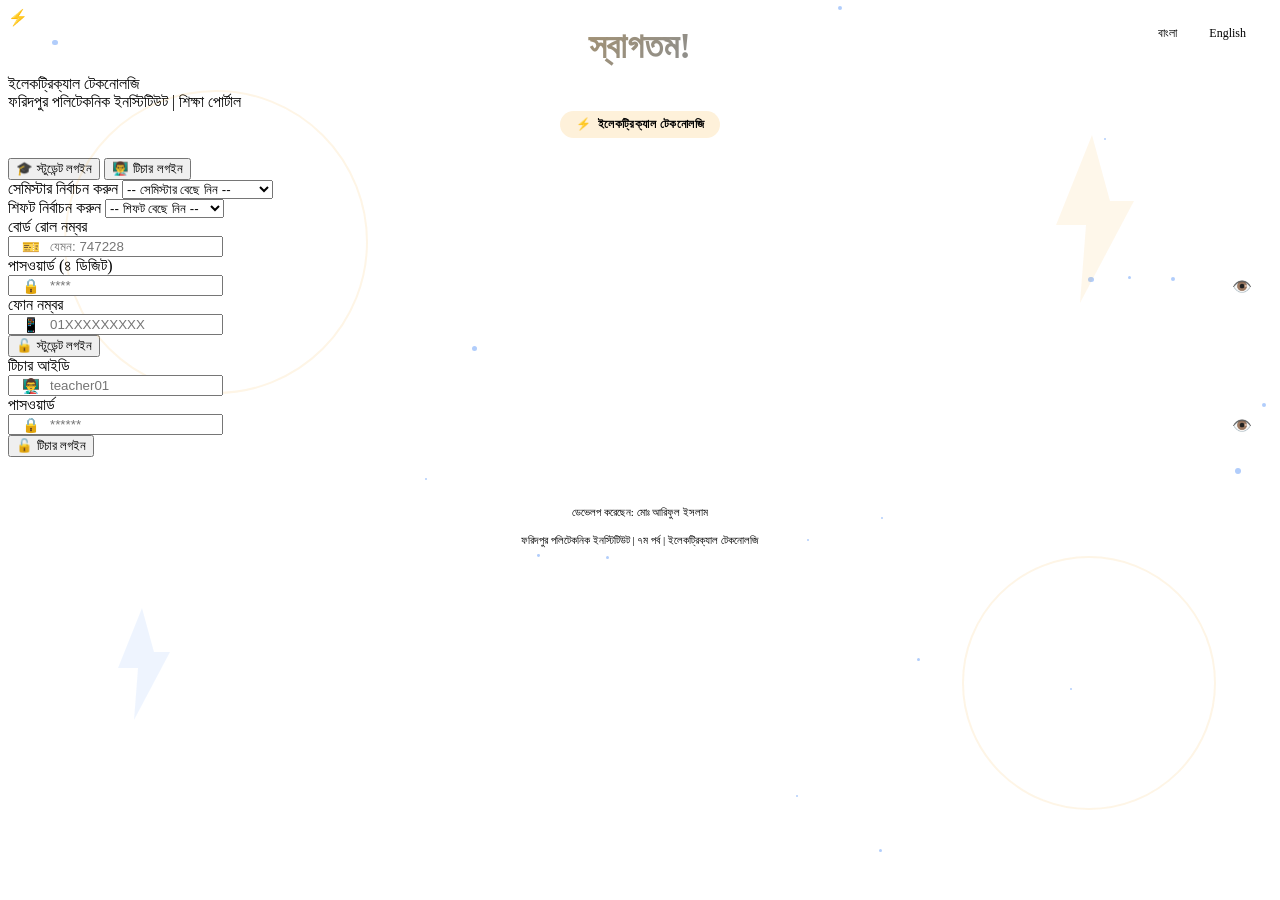
==== index.html @ 25eb2a7b "Add files via upload" ====
<!DOCTYPE html>
<html lang="bn" data-theme="dark">
<head>
    <meta charset="UTF-8">
    <meta name="viewport" content="width=device-width, initial-scale=1.0">
    <meta name="description" content="ফরিদপুর পলিটেকনিক ইনস্টিটিউট - ইলেকট্রিক্যাল টেকনোলজি বিভাগ - শিক্ষা পোর্টাল">
    <title>⚡ Electrical Technology - Education Portal</title>
    <link rel="stylesheet" href="css/style.css">
    <style>
        .login-particles{position:absolute;inset:0;overflow:hidden}
        .particle{position:absolute;width:4px;height:4px;background:var(--accent);border-radius:50%;animation:float 6s ease-in-out infinite;opacity:0.4}
        .bolt-svg{position:absolute;opacity:0.08;animation:pulse 4s ease infinite}
        .electric-arc{position:absolute;width:200px;height:200px;border:2px solid rgba(245,158,11,0.1);border-radius:50%;animation:rotate 20s linear infinite}
        .welcome-text{font-size:2.2rem;font-weight:900;text-align:center;margin-bottom:8px;background:linear-gradient(135deg,#f59e0b,#3b82f6,#10b981);background-size:200% 200%;-webkit-background-clip:text;-webkit-text-fill-color:transparent;animation:electricFlow 4s ease infinite}
        .welcome-sub{text-align:center;color:var(--text2);margin-bottom:28px;font-size:0.9rem;line-height:1.6}
        .dept-badge{display:inline-flex;align-items:center;gap:6px;background:rgba(245,158,11,0.15);color:var(--accent);padding:6px 16px;border-radius:20px;font-size:0.75rem;font-weight:700;margin:0 auto 20px;letter-spacing:0.5px}
        .input-icon{position:absolute;left:14px;top:50%;transform:translateY(-50%);color:var(--text2);font-size:0.9rem;pointer-events:none}
        .form-input.with-icon{padding-left:40px}
        .password-toggle{position:absolute;right:14px;top:50%;transform:translateY(-50%);background:none;border:none;color:var(--text2);cursor:pointer;font-size:1rem}
        .login-footer{text-align:center;margin-top:20px;padding-top:16px;border-top:1px solid var(--border)}
        .login-footer p{font-size:0.7rem;color:var(--text2);line-height:1.5}
        .login-footer a{color:var(--accent);text-decoration:none}
        .shake{animation:shake 0.5s ease}
        @keyframes shake{0%,100%{transform:translateX(0)}25%{transform:translateX(-10px)}75%{transform:translateX(10px)}}
        .lang-switch{position:absolute;top:20px;right:20px;z-index:50;display:flex;gap:4px}
        .lang-btn{padding:6px 14px;border:1px solid var(--border);border-radius:8px;background:var(--glass);color:var(--text2);font-size:0.75rem;cursor:pointer;transition:all 0.3s;font-family:inherit}
        .lang-btn.active{background:var(--accent);color:#000;border-color:var(--accent)}
    </style>
</head>
<body>
    <div class="login-page" id="loginPage">
        <!-- Language Switch -->
        <div class="lang-switch">
            <button class="lang-btn active" onclick="setLang('bn')">বাংলা</button>
            <button class="lang-btn" onclick="setLang('en')">English</button>
        </div>

        <!-- Background Effects -->
        <div class="login-bg-effect">
            <div class="login-particles" id="particles"></div>
            <div class="electric-arc" style="top:10%;left:5%;width:300px;height:300px"></div>
            <div class="electric-arc" style="bottom:10%;right:5%;width:250px;height:250px;animation-direction:reverse"></div>
            <div class="electric-line" style="top:20%;left:0;width:100%;animation-delay:0s"></div>
            <div class="electric-line" style="top:50%;left:0;width:100%;animation-delay:1s"></div>
            <div class="electric-line" style="top:80%;left:0;width:100%;animation-delay:2s"></div>
            <svg class="bolt-svg" style="top:15%;right:10%;width:120px" viewBox="0 0 100 140">
                <polygon points="50,0 65,55 85,55 40,140 45,75 20,75" fill="#f59e0b"/>
            </svg>
            <svg class="bolt-svg" style="bottom:20%;left:8%;width:80px" viewBox="0 0 100 140">
                <polygon points="50,0 65,55 85,55 40,140 45,75 20,75" fill="#3b82f6"/>
            </svg>
        </div>

        <!-- Login Container -->
        <div class="login-container">
            <div class="login-card" id="loginCard">
                <!-- Logo -->
                <div class="login-logo">⚡</div>
                
                <!-- Title -->
                <div class="welcome-text" data-bn="স্বাগতম!" data-en="Welcome!">স্বাগতম!</div>
                <div class="login-title" data-bn="ইলেকট্রিক্যাল টেকনোলজি" data-en="Electrical Technology">ইলেকট্রিক্যাল টেকনোলজি</div>
                <div class="login-subtitle" data-bn="ফরিদপুর পলিটেকনিক ইনস্টিটিউট | শিক্ষা পোর্টাল" data-en="Faridpur Polytechnic Institute | Education Portal">ফরিদপুর পলিটেকনিক ইনস্টিটিউট | শিক্ষা পোর্টাল</div>
                
                <div style="display:flex;justify-content:center">
                    <span class="dept-badge">⚡ <span data-bn="ইলেকট্রিক্যাল টেকনোলজি" data-en="Electrical Technology">ইলেকট্রিক্যাল টেকনোলজি</span></span>
                </div>

                <!-- Login Type Toggle -->
                <div class="login-type-toggle">
                    <button class="login-type-btn active" onclick="switchLoginType('student')" data-bn="🎓 স্টুডেন্ট লগইন" data-en="🎓 Student Login">🎓 স্টুডেন্ট লগইন</button>
                    <button class="login-type-btn" onclick="switchLoginType('teacher')" data-bn="👨‍🏫 টিচার লগইন" data-en="👨‍🏫 Teacher Login">👨‍🏫 টিচার লগইন</button>
                </div>

                <!-- Student Login Form -->
                <form id="studentForm" onsubmit="handleStudentLogin(event)">
                    <div class="form-group">
                        <label class="form-label" data-bn="সেমিস্টার নির্বাচন করুন" data-en="Select Semester">সেমিস্টার নির্বাচন করুন</label>
                        <select class="form-select" id="semester" required>
                            <option value="" data-bn="-- সেমিস্টার বেছে নিন --" data-en="-- Choose Semester --">-- সেমিস্টার বেছে নিন --</option>
                            <option value="1">সেমিস্টার ১ (Semester 1)</option>
                            <option value="2">সেমিস্টার ২ (Semester 2)</option>
                            <option value="3">সেমিস্টার ৩ (Semester 3)</option>
                            <option value="4">সেমিস্টার ৪ (Semester 4)</option>
                            <option value="5">সেমিস্টার ৫ (Semester 5)</option>
                            <option value="6">সেমিস্টার ৬ (Semester 6)</option>
                            <option value="7">সেমিস্টার ৭ (Semester 7)</option>
                        </select>
                    </div>
                    <div class="form-group">
                        <label class="form-label" data-bn="শিফট নির্বাচন করুন" data-en="Select Shift">শিফট নির্বাচন করুন</label>
                        <select class="form-select" id="shift" required>
                            <option value="" data-bn="-- শিফট বেছে নিন --" data-en="-- Choose Shift --">-- শিফট বেছে নিন --</option>
                            <option value="1">শিফট ১ (1st Shift)</option>
                            <option value="2">শিফট ২ (2nd Shift)</option>
                        </select>
                    </div>
                    <div class="form-group">
                        <label class="form-label" data-bn="বোর্ড রোল নম্বর" data-en="Board Roll Number">বোর্ড রোল নম্বর</label>
                        <div style="position:relative">
                            <span class="input-icon">🎫</span>
                            <input type="text" class="form-input with-icon" id="studentRoll" placeholder="যেমন: 747228" maxlength="6" required>
                        </div>
                    </div>
                    <div class="form-group">
                        <label class="form-label" data-bn="পাসওয়ার্ড (৪ ডিজিট)" data-en="Password (4 Digits)">পাসওয়ার্ড (৪ ডিজিট)</label>
                        <div style="position:relative">
                            <span class="input-icon">🔒</span>
                            <input type="password" class="form-input with-icon" id="studentPass" placeholder="****" maxlength="4" required>
                            <button type="button" class="password-toggle" onclick="togglePass('studentPass')">👁️</button>
                        </div>
                    </div>
                    <div class="form-group">
                        <label class="form-label" data-bn="ফোন নম্বর" data-en="Phone Number">ফোন নম্বর</label>
                        <div style="position:relative">
                            <span class="input-icon">📱</span>
                            <input type="tel" class="form-input with-icon" id="studentPhone" placeholder="01XXXXXXXXX" maxlength="11">
                        </div>
                    </div>
                    <button type="submit" class="btn-login" data-bn="🔓 স্টুডেন্ট লগইন" data-en="🔓 Student Login">🔓 স্টুডেন্ট লগইন</button>
                </form>

                <!-- Teacher Login Form -->
                <form id="teacherForm" class="hidden" onsubmit="handleTeacherLogin(event)">
                    <div class="form-group">
                        <label class="form-label" data-bn="টিচার আইডি" data-en="Teacher ID">টিচার আইডি</label>
                        <div style="position:relative">
                            <span class="input-icon">👨‍🏫</span>
                            <input type="text" class="form-input with-icon" id="teacherId" placeholder="teacher01" required>
                        </div>
                    </div>
                    <div class="form-group">
                        <label class="form-label" data-bn="পাসওয়ার্ড" data-en="Password">পাসওয়ার্ড</label>
                        <div style="position:relative">
                            <span class="input-icon">🔒</span>
                            <input type="password" class="form-input with-icon" id="teacherPass" placeholder="******" required>
                            <button type="button" class="password-toggle" onclick="togglePass('teacherPass')">👁️</button>
                        </div>
                    </div>
                    <button type="submit" class="btn-login" data-bn="🔓 টিচার লগইন" data-en="🔓 Teacher Login">🔓 টিচার লগইন</button>
                </form>

                <div id="loginError" style="display:none;text-align:center;color:#ef4444;margin-top:12px;font-size:0.8rem"></div>

                <!-- Footer -->
                <div class="login-footer">
                    <p data-bn="ডেভেলপ করেছেন: মোঃ আরিফুল ইসলাম" data-en="Developed by: Md. Ariful Islam">ডেভেলপ করেছেন: <a href="#">মোঃ আরিফুল ইসলাম</a></p>
                    <p data-bn="ফরিদপুর পলিটেকনিক ইনস্টিটিউট | ৭ম পর্ব | ইলেকট্রিক্যাল টেকনোলজি" data-en="Faridpur Polytechnic Institute | 7th Semester | Electrical Technology">ফরিদপুর পলিটেকনিক ইনস্টিটিউট | ৭ম পর্ব | ইলেকট্রিক্যাল টেকনোলজি</p>
                </div>
            </div>
        </div>
    </div>

    <script src="js/data.js"></script>
    <script>
        let currentLang = 'bn';

        // Create particles
        (function(){
            const c = document.getElementById('particles');
            for(let i=0;i<40;i++){
                const p = document.createElement('div');
                p.className='particle';
                p.style.left=Math.random()*100+'%';
                p.style.top=Math.random()*100+'%';
                p.style.animationDelay=Math.random()*6+'s';
                p.style.animationDuration=(4+Math.random()*4)+'s';
                p.style.width=p.style.height=(2+Math.random()*4)+'px';
                if(Math.random()>0.5) p.style.background='#3b82f6';
                c.appendChild(p);
            }
        })();

        function setLang(lang) {
            currentLang = lang;
            document.querySelectorAll('.lang-btn').forEach(b => b.classList.remove('active'));
            event.target.classList.add('active');
            document.querySelectorAll('[data-'+lang+']').forEach(el => {
                el.textContent = el.getAttribute('data-'+lang);
            });
            localStorage.setItem('lang', lang);
        }

        function switchLoginType(type) {
            document.querySelectorAll('.login-type-btn').forEach((b,i) => {
                b.classList.toggle('active', (type==='student'&&i===0)||(type==='teacher'&&i===1));
            });
            document.getElementById('studentForm').classList.toggle('hidden', type!=='student');
            document.getElementById('teacherForm').classList.toggle('hidden', type!=='teacher');
            document.getElementById('loginError').style.display='none';
        }

        function togglePass(id) {
            const inp = document.getElementById(id);
            inp.type = inp.type==='password'?'text':'password';
        }

        function handleStudentLogin(e) {
            e.preventDefault();
            const roll = document.getElementById('studentRoll').value.trim();
            const pass = document.getElementById('studentPass').value.trim();
            const sem = document.getElementById('semester').value;
            const shift = document.getElementById('shift').value;
            const phone = document.getElementById('studentPhone').value.trim();

            if(pass.length!==4||isNaN(pass)){
                showError('পাসওয়ার্ড অবশ্যই ৪ ডিজিটের হতে হবে!'); return;
            }

            const student = STUDENTS.find(s => s.roll == roll);
            if(!student){
                showError('বোর্ড রোল নম্বর সঠিক নয়!'); return;
            }

            // Save session
            const session = {type:'student', roll:student.roll, name:student.name, nameBn:student.nameBn,
                semester:sem, shift:shift, phone:phone||student.phone, gender:student.gender, studentData:student};
            localStorage.setItem('session', JSON.stringify(session));
            localStorage.setItem('lang', currentLang);

            // Store phone for teacher view
            let phones = JSON.parse(localStorage.getItem('studentPhones')||'{}');
            phones[student.roll] = phone||student.phone;
            localStorage.setItem('studentPhones', JSON.stringify(phones));

            window.location.href = 'dashboard.html';
        }

        function handleTeacherLogin(e) {
            e.preventDefault();
            const id = document.getElementById('teacherId').value.trim();
            const pass = document.getElementById('teacherPass').value.trim();

            if(!TEACHER_CREDENTIALS[id] || TEACHER_CREDENTIALS[id].password !== pass){
                showError('টিচার আইডি বা পাসওয়ার্ড সঠিক নয়!'); return;
            }

            const teacher = TEACHERS[TEACHER_CREDENTIALS[id].teacherId - 1];
            const session = {type:'teacher', teacherId:teacher.id, name:teacher.name, nameBn:teacher.nameBn};
            localStorage.setItem('session', JSON.stringify(session));
            localStorage.setItem('lang', currentLang);
            window.location.href = 'dashboard.html';
        }

        function showError(msg) {
            const el = document.getElementById('loginError');
            el.textContent = msg; el.style.display = 'block';
            document.getElementById('loginCard').classList.add('shake');
            setTimeout(()=>document.getElementById('loginCard').classList.remove('shake'),500);
        }

        // Check existing session
        if(localStorage.getItem('session')){
            window.location.href = 'dashboard.html';
        }

        // Load saved language
        const savedLang = localStorage.getItem('lang');
        if(savedLang && savedLang !== currentLang) {
            currentLang = savedLang;
            document.querySelectorAll('.lang-btn').forEach(b => {
                b.classList.toggle('active', b.textContent.includes(savedLang==='bn'?'বাংলা':'English'));
            });
            document.querySelectorAll('[data-'+savedLang+']').forEach(el => {
                el.textContent = el.getAttribute('data-'+savedLang);
            });
        }
    </script>
</body>
</html>
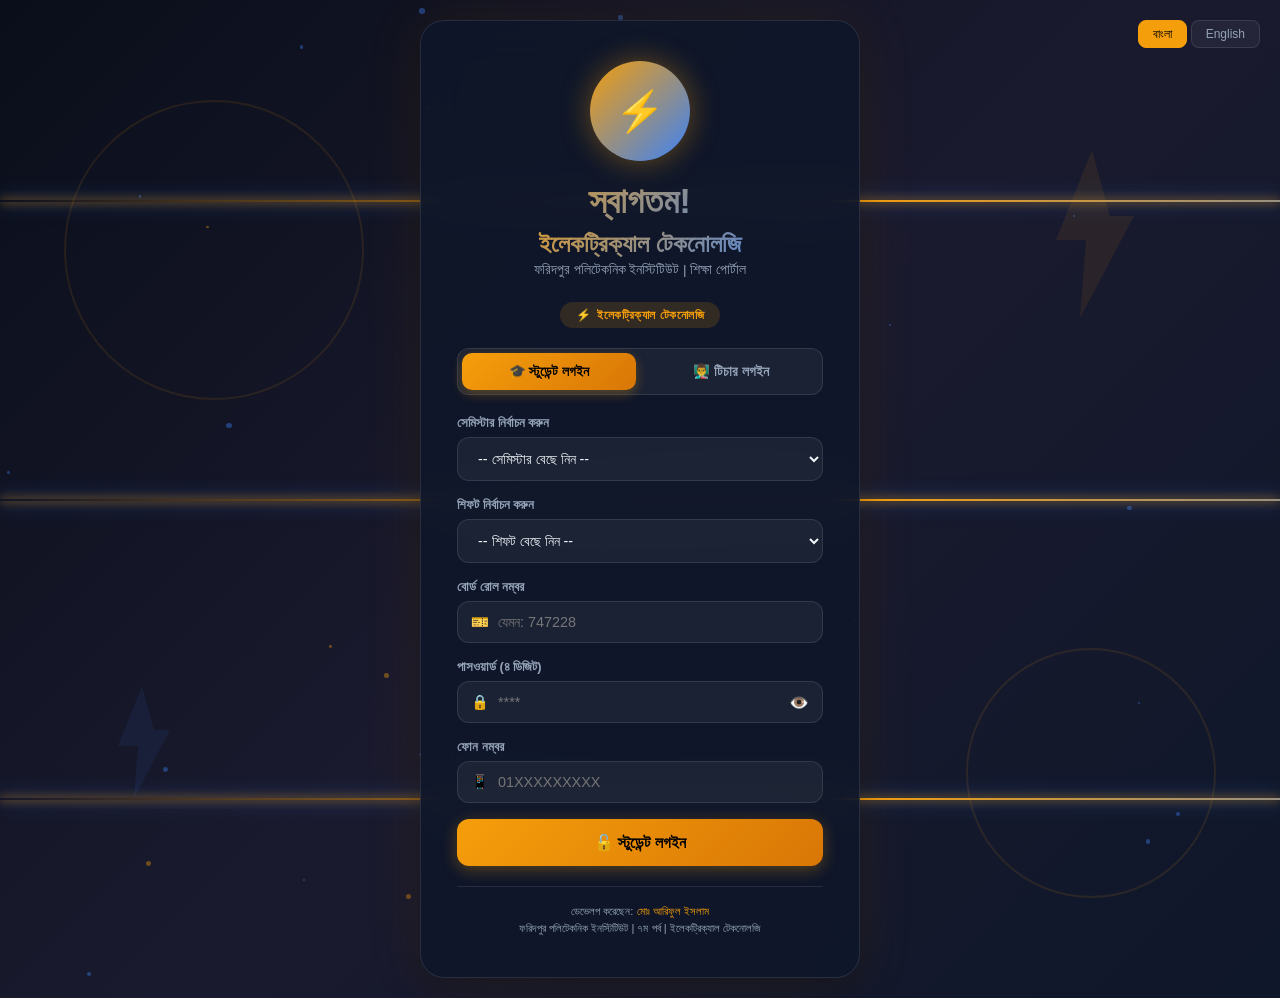
==== commit 82617c37: "Update index.html" ====
--- a/index.html
+++ b/index.html
@@ -5,7 +5,7 @@
     <meta name="viewport" content="width=device-width, initial-scale=1.0">
     <meta name="description" content="ফরিদপুর পলিটেকনিক ইনস্টিটিউট - ইলেকট্রিক্যাল টেকনোলজি বিভাগ - শিক্ষা পোর্টাল">
     <title>⚡ Electrical Technology - Education Portal</title>
-    <link rel="stylesheet" href="css/style.css">
+    <link rel="stylesheet" href="style.css">
     <style>
         .login-particles{position:absolute;inset:0;overflow:hidden}
         .particle{position:absolute;width:4px;height:4px;background:var(--accent);border-radius:50%;animation:float 6s ease-in-out infinite;opacity:0.4}
@@ -151,7 +151,7 @@
         </div>
     </div>
 
-    <script src="js/data.js"></script>
+    <script src="data.js"></script>
     <script>
         let currentLang = 'bn';
 
--- a/style.css
+++ b/style.css
@@ -0,0 +1,377 @@
+@import url('https://fonts.googleapis.com/css2?family=Inter:wght@300;400;500;600;700;800;900&family=Noto+Sans+Bengali:wght@300;400;500;600;700;800&display=swap');
+
+:root {
+  --primary: #0f172a; --primary-light: #1e293b; --accent: #f59e0b;
+  --accent2: #3b82f6; --accent3: #10b981; --danger: #ef4444;
+  --bg: #0a0e1a; --bg2: #111827; --card: rgba(30,41,59,0.8);
+  --glass: rgba(255,255,255,0.05); --text: #f1f5f9; --text2: #94a3b8;
+  --border: rgba(255,255,255,0.1); --shadow: 0 8px 32px rgba(0,0,0,0.3);
+  --radius: 16px; --transition: all 0.3s cubic-bezier(0.4,0,0.2,1);
+  --glow: 0 0 20px rgba(245,158,11,0.3);
+}
+[data-theme="light"] {
+  --bg: #f0f4f8; --bg2: #ffffff; --card: rgba(255,255,255,0.9);
+  --glass: rgba(0,0,0,0.03); --text: #1e293b; --text2: #64748b;
+  --border: rgba(0,0,0,0.1); --shadow: 0 4px 16px rgba(0,0,0,0.08);
+  --primary: #1e3a5f; --primary-light: #2d4a6f;
+}
+* { margin:0; padding:0; box-sizing:border-box; }
+html { scroll-behavior:smooth; }
+body {
+  font-family:'Inter','Noto Sans Bengali',sans-serif;
+  background:var(--bg); color:var(--text);
+  min-height:100vh; overflow-x:hidden;
+  background-image: radial-gradient(ellipse at 20% 50%, rgba(59,130,246,0.08) 0%, transparent 50%),
+                    radial-gradient(ellipse at 80% 20%, rgba(245,158,11,0.06) 0%, transparent 50%);
+}
+/* Scrollbar */
+::-webkit-scrollbar { width:6px; }
+::-webkit-scrollbar-track { background:var(--bg); }
+::-webkit-scrollbar-thumb { background:var(--accent); border-radius:3px; }
+
+/* Animations */
+@keyframes fadeIn { from{opacity:0;transform:translateY(20px)} to{opacity:1;transform:translateY(0)} }
+@keyframes slideInLeft { from{opacity:0;transform:translateX(-30px)} to{opacity:1;transform:translateX(0)} }
+@keyframes slideInRight { from{opacity:0;transform:translateX(30px)} to{opacity:1;transform:translateX(0)} }
+@keyframes pulse { 0%,100%{transform:scale(1)} 50%{transform:scale(1.05)} }
+@keyframes glow { 0%,100%{box-shadow:0 0 5px var(--accent)} 50%{box-shadow:0 0 20px var(--accent),0 0 40px rgba(245,158,11,0.3)} }
+@keyframes float { 0%,100%{transform:translateY(0)} 50%{transform:translateY(-10px)} }
+@keyframes spark { 0%{opacity:0;transform:scale(0)} 50%{opacity:1;transform:scale(1)} 100%{opacity:0;transform:scale(0)} }
+@keyframes electricFlow { 0%{background-position:0% 50%} 50%{background-position:100% 50%} 100%{background-position:0% 50%} }
+@keyframes rotate { from{transform:rotate(0deg)} to{transform:rotate(360deg)} }
+@keyframes ripple { to{transform:scale(4);opacity:0} }
+.animate-in { animation: fadeIn 0.6s ease forwards; }
+.animate-left { animation: slideInLeft 0.5s ease forwards; }
+.animate-right { animation: slideInRight 0.5s ease forwards; }
+
+/* Login Page */
+.login-page {
+  min-height:100vh; display:flex; align-items:center; justify-content:center;
+  background: linear-gradient(135deg, #0a0e1a 0%, #1a1a2e 50%, #0f172a 100%);
+  position:relative; overflow:hidden;
+}
+.login-bg-effect {
+  position:absolute; inset:0; overflow:hidden; z-index:0;
+}
+.electric-line {
+  position:absolute; height:2px; background:linear-gradient(90deg,transparent,var(--accent),var(--accent2),transparent);
+  animation: electricFlow 3s ease infinite; background-size:200% 200%;
+  box-shadow:0 0 10px var(--accent), 0 0 20px var(--accent2);
+}
+.login-container {
+  position:relative; z-index:10; width:100%; max-width:480px; padding:20px;
+  animation: fadeIn 1s ease;
+}
+.login-card {
+  background: rgba(15,23,42,0.85); backdrop-filter:blur(20px);
+  border:1px solid var(--border); border-radius:24px;
+  padding:40px 36px; box-shadow: var(--shadow), 0 0 60px rgba(245,158,11,0.1);
+}
+.login-logo {
+  width:100px; height:100px; margin:0 auto 20px;
+  background:linear-gradient(135deg,var(--accent),var(--accent2));
+  border-radius:50%; display:flex; align-items:center; justify-content:center;
+  font-size:40px; animation: float 3s ease-in-out infinite;
+  box-shadow: 0 0 30px rgba(245,158,11,0.4);
+}
+.login-title { text-align:center; font-size:1.5rem; font-weight:800; margin-bottom:4px;
+  background:linear-gradient(135deg,var(--accent),var(--accent2));
+  -webkit-background-clip:text; -webkit-text-fill-color:transparent; }
+.login-subtitle { text-align:center; color:var(--text2); font-size:0.85rem; margin-bottom:24px; }
+.form-group { margin-bottom:16px; position:relative; }
+.form-label { display:block; font-size:0.8rem; font-weight:600; color:var(--text2); margin-bottom:6px; }
+.form-input, .form-select {
+  width:100%; padding:12px 16px; background:var(--glass); border:1px solid var(--border);
+  border-radius:12px; color:var(--text); font-size:0.9rem; font-family:inherit;
+  transition:var(--transition); outline:none;
+}
+.form-input:focus, .form-select:focus {
+  border-color:var(--accent); box-shadow:0 0 0 3px rgba(245,158,11,0.2);
+}
+.form-select option { background:var(--primary); color:var(--text); }
+.login-type-toggle {
+  display:flex; gap:8px; margin-bottom:20px; background:var(--glass);
+  border-radius:12px; padding:4px; border:1px solid var(--border);
+}
+.login-type-btn {
+  flex:1; padding:10px; border:none; border-radius:10px; font-family:inherit;
+  font-weight:600; font-size:0.85rem; cursor:pointer; transition:var(--transition);
+  background:transparent; color:var(--text2);
+}
+.login-type-btn.active {
+  background:linear-gradient(135deg,var(--accent),#d97706); color:#000;
+  box-shadow:0 4px 12px rgba(245,158,11,0.3);
+}
+.btn-login {
+  width:100%; padding:14px; border:none; border-radius:12px; font-family:inherit;
+  font-size:1rem; font-weight:700; cursor:pointer; transition:var(--transition);
+  background:linear-gradient(135deg,var(--accent),#d97706); color:#000;
+  box-shadow:0 4px 16px rgba(245,158,11,0.3); position:relative; overflow:hidden;
+}
+.btn-login:hover { transform:translateY(-2px); box-shadow:0 6px 24px rgba(245,158,11,0.4); }
+.btn-login:active { transform:scale(0.98); }
+
+/* Dashboard Layout */
+.app-wrapper { display:flex; min-height:100vh; }
+.sidebar {
+  width:260px; background:var(--card); backdrop-filter:blur(20px);
+  border-right:1px solid var(--border); padding:20px 0; position:fixed;
+  top:0; left:0; bottom:0; z-index:100; transition:var(--transition);
+  display:flex; flex-direction:column; overflow-y:auto;
+}
+.sidebar.collapsed { width:70px; }
+.sidebar-brand { padding:0 20px 20px; border-bottom:1px solid var(--border); text-align:center; }
+.sidebar-brand h2 { font-size:1rem; font-weight:800;
+  background:linear-gradient(135deg,var(--accent),var(--accent2));
+  -webkit-background-clip:text; -webkit-text-fill-color:transparent; }
+.sidebar-brand p { font-size:0.7rem; color:var(--text2); }
+.sidebar-nav { flex:1; padding:12px 0; }
+.nav-item {
+  display:flex; align-items:center; gap:12px; padding:12px 20px;
+  color:var(--text2); cursor:pointer; transition:var(--transition);
+  border-left:3px solid transparent; font-size:0.85rem; font-weight:500;
+  position:relative; overflow:hidden;
+}
+.nav-item:hover { background:var(--glass); color:var(--text); border-left-color:var(--accent); }
+.nav-item.active { background:rgba(245,158,11,0.1); color:var(--accent); border-left-color:var(--accent); font-weight:600; }
+.nav-item .nav-icon { font-size:1.2rem; min-width:24px; text-align:center; }
+.nav-badge { margin-left:auto; background:var(--danger); color:#fff; font-size:0.65rem;
+  padding:2px 7px; border-radius:10px; font-weight:700; }
+
+.main-content { flex:1; margin-left:260px; padding:24px; min-height:100vh; transition:var(--transition); }
+
+/* Top Bar */
+.topbar {
+  display:flex; align-items:center; justify-content:space-between;
+  padding:16px 24px; background:var(--card); backdrop-filter:blur(20px);
+  border-radius:var(--radius); border:1px solid var(--border);
+  margin-bottom:24px; animation:fadeIn 0.5s ease;
+}
+.topbar-left { display:flex; align-items:center; gap:16px; }
+.topbar-right { display:flex; align-items:center; gap:12px; }
+.topbar-btn {
+  width:40px; height:40px; border-radius:12px; border:1px solid var(--border);
+  background:var(--glass); color:var(--text); cursor:pointer; display:flex;
+  align-items:center; justify-content:center; font-size:1.1rem; transition:var(--transition);
+}
+.topbar-btn:hover { background:var(--accent); color:#000; transform:scale(1.05); }
+.page-title { font-size:1.3rem; font-weight:700; }
+
+/* Cards */
+.card {
+  background:var(--card); backdrop-filter:blur(20px); border:1px solid var(--border);
+  border-radius:var(--radius); padding:24px; transition:var(--transition);
+  animation: fadeIn 0.5s ease forwards;
+}
+.card:hover { border-color:rgba(245,158,11,0.3); transform:translateY(-2px); box-shadow:var(--glow); }
+.card-header { display:flex; align-items:center; justify-content:space-between; margin-bottom:16px; }
+.card-title { font-size:1rem; font-weight:700; }
+.card-icon { font-size:1.5rem; }
+
+/* Grid Layouts */
+.grid-2 { display:grid; grid-template-columns:repeat(2,1fr); gap:16px; }
+.grid-3 { display:grid; grid-template-columns:repeat(3,1fr); gap:16px; }
+.grid-4 { display:grid; grid-template-columns:repeat(4,1fr); gap:16px; }
+.grid-auto { display:grid; grid-template-columns:repeat(auto-fill,minmax(280px,1fr)); gap:16px; }
+
+/* Stat Cards */
+.stat-card {
+  background:var(--card); border:1px solid var(--border); border-radius:var(--radius);
+  padding:20px; transition:var(--transition); position:relative; overflow:hidden;
+}
+.stat-card::before {
+  content:''; position:absolute; top:0; left:0; right:0; height:3px;
+  background:linear-gradient(90deg,var(--accent),var(--accent2));
+}
+.stat-card:hover { transform:translateY(-4px); box-shadow:var(--glow); }
+.stat-value { font-size:2rem; font-weight:800; background:linear-gradient(135deg,var(--accent),var(--accent2));
+  -webkit-background-clip:text; -webkit-text-fill-color:transparent; }
+.stat-label { font-size:0.8rem; color:var(--text2); margin-top:4px; }
+
+/* Tables */
+.table-container { overflow-x:auto; border-radius:var(--radius); }
+table { width:100%; border-collapse:collapse; }
+th { background:rgba(245,158,11,0.15); color:var(--accent); font-weight:600;
+  padding:12px 16px; text-align:left; font-size:0.8rem; text-transform:uppercase;
+  letter-spacing:0.5px; border-bottom:2px solid var(--border); }
+td { padding:10px 16px; border-bottom:1px solid var(--border); font-size:0.85rem;
+  transition:var(--transition); }
+tr:hover td { background:var(--glass); }
+
+/* Badges */
+.badge { display:inline-flex; align-items:center; padding:4px 12px; border-radius:20px;
+  font-size:0.75rem; font-weight:600; }
+.badge-success { background:rgba(16,185,129,0.15); color:#10b981; }
+.badge-warning { background:rgba(245,158,11,0.15); color:#f59e0b; }
+.badge-danger { background:rgba(239,68,68,0.15); color:#ef4444; }
+.badge-info { background:rgba(59,130,246,0.15); color:#3b82f6; }
+
+/* Progress Bar */
+.progress-bar { height:8px; background:var(--glass); border-radius:4px; overflow:hidden; }
+.progress-fill { height:100%; border-radius:4px; transition:width 1s ease;
+  background:linear-gradient(90deg,var(--accent),var(--accent2)); }
+
+/* Buttons */
+.btn {
+  padding:10px 20px; border:none; border-radius:12px; font-family:inherit;
+  font-weight:600; font-size:0.85rem; cursor:pointer; transition:var(--transition);
+  display:inline-flex; align-items:center; gap:8px; position:relative; overflow:hidden;
+}
+.btn-primary { background:linear-gradient(135deg,var(--accent),#d97706); color:#000; }
+.btn-primary:hover { transform:translateY(-2px); box-shadow:0 4px 16px rgba(245,158,11,0.3); }
+.btn-secondary { background:var(--glass); color:var(--text); border:1px solid var(--border); }
+.btn-secondary:hover { border-color:var(--accent); }
+.btn-sm { padding:6px 14px; font-size:0.75rem; border-radius:8px; }
+
+/* Modal */
+.modal-overlay {
+  position:fixed; inset:0; background:rgba(0,0,0,0.7); backdrop-filter:blur(5px);
+  display:none; align-items:center; justify-content:center; z-index:1000;
+}
+.modal-overlay.active { display:flex; }
+.modal { background:var(--bg2); border:1px solid var(--border); border-radius:20px;
+  padding:32px; width:90%; max-width:600px; max-height:85vh; overflow-y:auto;
+  animation:fadeIn 0.3s ease; }
+.modal-header { display:flex; align-items:center; justify-content:space-between; margin-bottom:20px; }
+.modal-close { background:none; border:none; color:var(--text2); font-size:1.5rem;
+  cursor:pointer; transition:var(--transition); }
+.modal-close:hover { color:var(--danger); transform:rotate(90deg); }
+
+/* Notification Panel */
+.notif-panel {
+  position:fixed; top:0; right:-380px; width:380px; height:100vh;
+  background:var(--bg2); border-left:1px solid var(--border);
+  z-index:200; padding:24px; overflow-y:auto; transition:var(--transition);
+}
+.notif-panel.open { right:0; }
+.notif-item {
+  padding:12px; border-radius:12px; border:1px solid var(--border);
+  margin-bottom:8px; transition:var(--transition); cursor:pointer;
+}
+.notif-item:hover { border-color:var(--accent); background:var(--glass); }
+
+/* Profile Panel */
+.profile-panel {
+  position:fixed; top:0; right:-400px; width:400px; height:100vh;
+  background:var(--bg2); border-left:1px solid var(--border);
+  z-index:200; padding:24px; overflow-y:auto; transition:var(--transition);
+}
+.profile-panel.open { right:0; }
+.profile-avatar {
+  width:100px; height:100px; border-radius:50%; margin:0 auto 16px;
+  background:linear-gradient(135deg,var(--accent),var(--accent2));
+  display:flex; align-items:center; justify-content:center; font-size:2.5rem;
+  box-shadow:0 0 30px rgba(245,158,11,0.3); overflow:hidden;
+}
+.profile-avatar img { width:100%; height:100%; object-fit:cover; }
+
+/* Chat */
+.chat-container { display:flex; flex-direction:column; height:calc(100vh - 200px); }
+.chat-messages { flex:1; overflow-y:auto; padding:16px; display:flex; flex-direction:column; gap:8px; }
+.chat-bubble { max-width:70%; padding:12px 16px; border-radius:16px; font-size:0.85rem;
+  animation:fadeIn 0.3s ease; }
+.chat-bubble.sent { align-self:flex-end; background:linear-gradient(135deg,var(--accent),#d97706); color:#000; border-bottom-right-radius:4px; }
+.chat-bubble.received { align-self:flex-start; background:var(--glass); border:1px solid var(--border); border-bottom-left-radius:4px; }
+.chat-input-area { display:flex; gap:8px; padding:16px; border-top:1px solid var(--border); }
+.chat-input { flex:1; padding:12px 16px; background:var(--glass); border:1px solid var(--border);
+  border-radius:24px; color:var(--text); font-family:inherit; outline:none; }
+.chat-input:focus { border-color:var(--accent); }
+
+/* Section pages */
+.section-header { margin-bottom:24px; }
+.section-title { font-size:1.5rem; font-weight:800; margin-bottom:4px;
+  background:linear-gradient(135deg,var(--accent),var(--accent2));
+  -webkit-background-clip:text; -webkit-text-fill-color:transparent; }
+.section-desc { color:var(--text2); font-size:0.85rem; }
+
+/* Tabs */
+.tabs { display:flex; gap:4px; margin-bottom:20px; background:var(--glass);
+  padding:4px; border-radius:12px; border:1px solid var(--border); overflow-x:auto; }
+.tab-btn { padding:10px 18px; border:none; border-radius:10px; background:transparent;
+  color:var(--text2); font-family:inherit; font-weight:600; font-size:0.8rem;
+  cursor:pointer; transition:var(--transition); white-space:nowrap; }
+.tab-btn.active { background:var(--accent); color:#000; }
+.tab-btn:hover:not(.active) { background:var(--glass); color:var(--text); }
+
+/* Quiz */
+.quiz-option { padding:14px 18px; border:2px solid var(--border); border-radius:12px;
+  cursor:pointer; transition:var(--transition); margin-bottom:8px; font-size:0.9rem; }
+.quiz-option:hover { border-color:var(--accent); background:var(--glass); }
+.quiz-option.correct { border-color:#10b981; background:rgba(16,185,129,0.1); }
+.quiz-option.wrong { border-color:#ef4444; background:rgba(239,68,68,0.1); }
+
+/* Circuit Diagram */
+.circuit-card { background:var(--card); border:1px solid var(--border); border-radius:var(--radius);
+  overflow:hidden; transition:var(--transition); }
+.circuit-card:hover { transform:translateY(-4px); box-shadow:var(--glow); }
+.circuit-svg { width:100%; padding:20px; background:rgba(0,0,0,0.3); }
+.circuit-info { padding:16px; }
+.circuit-title { font-weight:700; margin-bottom:4px; }
+.circuit-desc { font-size:0.8rem; color:var(--text2); }
+
+/* Toast */
+.toast { position:fixed; bottom:24px; right:24px; padding:14px 24px;
+  background:var(--accent); color:#000; font-weight:600; border-radius:12px;
+  z-index:9999; animation:fadeIn 0.3s ease; box-shadow:0 4px 20px rgba(245,158,11,0.4); }
+
+/* Responsive */
+@media (max-width:1024px) {
+  .grid-4 { grid-template-columns:repeat(2,1fr); }
+  .grid-3 { grid-template-columns:repeat(2,1fr); }
+}
+@media (max-width:768px) {
+  .sidebar { transform:translateX(-100%); width:280px; }
+  .sidebar.mobile-open { transform:translateX(0); }
+  .main-content { margin-left:0; padding:16px; }
+  .grid-2,.grid-3,.grid-4 { grid-template-columns:1fr; }
+  .topbar { flex-wrap:wrap; gap:8px; }
+  .notif-panel,.profile-panel { width:100%; }
+}
+
+/* Ripple effect */
+.ripple { position:absolute; border-radius:50%; background:rgba(255,255,255,0.3);
+  transform:scale(0); animation:ripple 0.6s linear; pointer-events:none; }
+
+/* Loading */
+.loader { width:40px; height:40px; border:3px solid var(--border);
+  border-top-color:var(--accent); border-radius:50%; animation:rotate 0.8s linear infinite;
+  margin:40px auto; }
+
+/* Footer */
+.footer { text-align:center; padding:20px; color:var(--text2); font-size:0.75rem;
+  border-top:1px solid var(--border); margin-top:40px; }
+.footer a { color:var(--accent); text-decoration:none; }
+.footer a:hover { text-decoration:underline; }
+
+/* Textarea */
+textarea.form-input { min-height:100px; resize:vertical; }
+
+/* Search */
+.search-input { background:var(--glass); border:1px solid var(--border); border-radius:24px;
+  padding:10px 20px 10px 40px; color:var(--text); width:100%; max-width:300px;
+  font-family:inherit; outline:none; transition:var(--transition); }
+.search-input:focus { border-color:var(--accent); width:350px; }
+
+/* Subject Cards */
+.subject-card { position:relative; overflow:hidden; }
+.subject-card::after { content:''; position:absolute; top:0; right:0; width:60px; height:60px;
+  background:linear-gradient(135deg,transparent 50%,rgba(245,158,11,0.1) 50%); }
+.subject-code { font-size:0.7rem; color:var(--accent); font-weight:700; letter-spacing:1px; }
+.subject-name { font-size:1rem; font-weight:700; margin:4px 0; }
+.subject-teacher { font-size:0.8rem; color:var(--text2); display:flex; align-items:center; gap:4px; }
+
+/* Tick/Cross marks */
+.mark-tick { color:#10b981; font-weight:700; font-size:1.2rem; }
+.mark-cross { color:#ef4444; font-weight:700; font-size:1.2rem; }
+
+/* Hidden */
+.hidden { display:none !important; }
+
+/* Page sections */
+.page-section { display:none; }
+.page-section.active { display:block; animation:fadeIn 0.5s ease; }
+
+/* Teacher Panel Form */
+.teacher-form .form-group { margin-bottom:14px; }
+.teacher-form .form-row { display:flex; gap:12px; }
+.teacher-form .form-row .form-group { flex:1; }
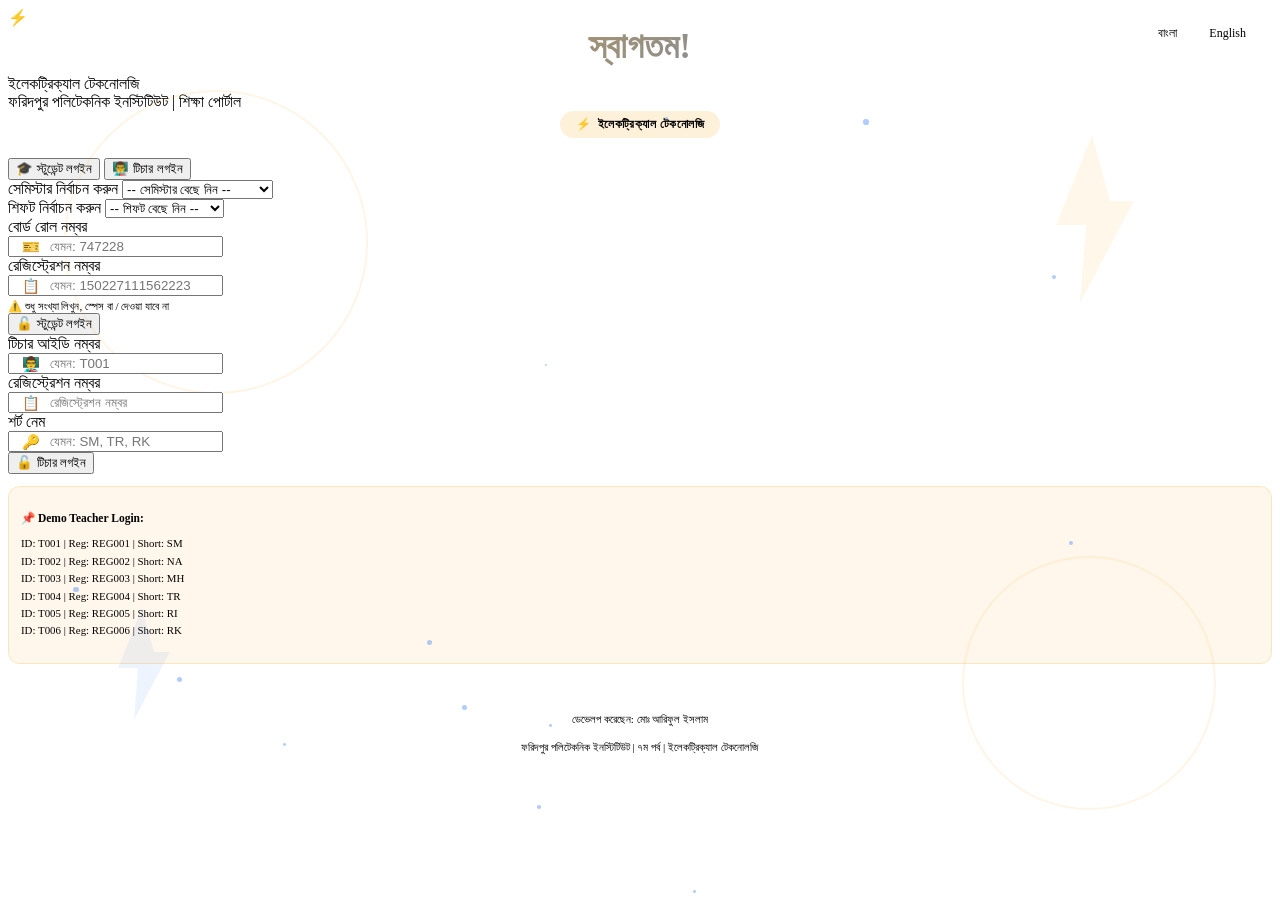
==== commit 4668b004: "Add files via upload" ====
--- a/index.html
+++ b/index.html
@@ -3,9 +3,10 @@
 <head>
     <meta charset="UTF-8">
     <meta name="viewport" content="width=device-width, initial-scale=1.0">
-    <meta name="description" content="ফরিদপুর পলিটেকনিক ইনস্টিটিউট - ইলেকট্রিক্যাল টেকনোলজি বিভাগ - শিক্ষা পোর্টাল">
+    <meta name="description" content="ফরিদপুর পলিটেকনিক ইনস্টিটিউট - ইলেকট্রিক্যাল টেকনোলজি বিভাগ">
     <title>⚡ Electrical Technology - Education Portal</title>
-    <link rel="stylesheet" href="style.css">
+    <link rel="stylesheet" href="css/style.css">
+    <link rel="stylesheet" href="css/premium.css">
     <style>
         .login-particles{position:absolute;inset:0;overflow:hidden}
         .particle{position:absolute;width:4px;height:4px;background:var(--accent);border-radius:50%;animation:float 6s ease-in-out infinite;opacity:0.4}
@@ -16,7 +17,6 @@
         .dept-badge{display:inline-flex;align-items:center;gap:6px;background:rgba(245,158,11,0.15);color:var(--accent);padding:6px 16px;border-radius:20px;font-size:0.75rem;font-weight:700;margin:0 auto 20px;letter-spacing:0.5px}
         .input-icon{position:absolute;left:14px;top:50%;transform:translateY(-50%);color:var(--text2);font-size:0.9rem;pointer-events:none}
         .form-input.with-icon{padding-left:40px}
-        .password-toggle{position:absolute;right:14px;top:50%;transform:translateY(-50%);background:none;border:none;color:var(--text2);cursor:pointer;font-size:1rem}
         .login-footer{text-align:center;margin-top:20px;padding-top:16px;border-top:1px solid var(--border)}
         .login-footer p{font-size:0.7rem;color:var(--text2);line-height:1.5}
         .login-footer a{color:var(--accent);text-decoration:none}
@@ -25,17 +25,15 @@
         .lang-switch{position:absolute;top:20px;right:20px;z-index:50;display:flex;gap:4px}
         .lang-btn{padding:6px 14px;border:1px solid var(--border);border-radius:8px;background:var(--glass);color:var(--text2);font-size:0.75rem;cursor:pointer;transition:all 0.3s;font-family:inherit}
         .lang-btn.active{background:var(--accent);color:#000;border-color:var(--accent)}
+        .reg-hint{font-size:0.7rem;color:var(--text2);margin-top:4px}
     </style>
 </head>
 <body>
     <div class="login-page" id="loginPage">
-        <!-- Language Switch -->
         <div class="lang-switch">
             <button class="lang-btn active" onclick="setLang('bn')">বাংলা</button>
             <button class="lang-btn" onclick="setLang('en')">English</button>
         </div>
-
-        <!-- Background Effects -->
         <div class="login-bg-effect">
             <div class="login-particles" id="particles"></div>
             <div class="electric-arc" style="top:10%;left:5%;width:300px;height:300px"></div>
@@ -43,30 +41,16 @@
             <div class="electric-line" style="top:20%;left:0;width:100%;animation-delay:0s"></div>
             <div class="electric-line" style="top:50%;left:0;width:100%;animation-delay:1s"></div>
             <div class="electric-line" style="top:80%;left:0;width:100%;animation-delay:2s"></div>
-            <svg class="bolt-svg" style="top:15%;right:10%;width:120px" viewBox="0 0 100 140">
-                <polygon points="50,0 65,55 85,55 40,140 45,75 20,75" fill="#f59e0b"/>
-            </svg>
-            <svg class="bolt-svg" style="bottom:20%;left:8%;width:80px" viewBox="0 0 100 140">
-                <polygon points="50,0 65,55 85,55 40,140 45,75 20,75" fill="#3b82f6"/>
-            </svg>
+            <svg class="bolt-svg" style="top:15%;right:10%;width:120px" viewBox="0 0 100 140"><polygon points="50,0 65,55 85,55 40,140 45,75 20,75" fill="#f59e0b"/></svg>
+            <svg class="bolt-svg" style="bottom:20%;left:8%;width:80px" viewBox="0 0 100 140"><polygon points="50,0 65,55 85,55 40,140 45,75 20,75" fill="#3b82f6"/></svg>
         </div>
-
-        <!-- Login Container -->
         <div class="login-container">
             <div class="login-card" id="loginCard">
-                <!-- Logo -->
                 <div class="login-logo">⚡</div>
-                
-                <!-- Title -->
                 <div class="welcome-text" data-bn="স্বাগতম!" data-en="Welcome!">স্বাগতম!</div>
                 <div class="login-title" data-bn="ইলেকট্রিক্যাল টেকনোলজি" data-en="Electrical Technology">ইলেকট্রিক্যাল টেকনোলজি</div>
                 <div class="login-subtitle" data-bn="ফরিদপুর পলিটেকনিক ইনস্টিটিউট | শিক্ষা পোর্টাল" data-en="Faridpur Polytechnic Institute | Education Portal">ফরিদপুর পলিটেকনিক ইনস্টিটিউট | শিক্ষা পোর্টাল</div>
-                
-                <div style="display:flex;justify-content:center">
-                    <span class="dept-badge">⚡ <span data-bn="ইলেকট্রিক্যাল টেকনোলজি" data-en="Electrical Technology">ইলেকট্রিক্যাল টেকনোলজি</span></span>
-                </div>
-
-                <!-- Login Type Toggle -->
+                <div style="display:flex;justify-content:center"><span class="dept-badge">⚡ <span data-bn="ইলেকট্রিক্যাল টেকনোলজি" data-en="Electrical Technology">ইলেকট্রিক্যাল টেকনোলজি</span></span></div>
                 <div class="login-type-toggle">
                     <button class="login-type-btn active" onclick="switchLoginType('student')" data-bn="🎓 স্টুডেন্ট লগইন" data-en="🎓 Student Login">🎓 স্টুডেন্ট লগইন</button>
                     <button class="login-type-btn" onclick="switchLoginType('teacher')" data-bn="👨‍🏫 টিচার লগইন" data-en="👨‍🏫 Teacher Login">👨‍🏫 টিচার লগইন</button>
@@ -85,6 +69,7 @@
                             <option value="5">সেমিস্টার ৫ (Semester 5)</option>
                             <option value="6">সেমিস্টার ৬ (Semester 6)</option>
                             <option value="7">সেমিস্টার ৭ (Semester 7)</option>
+                            <option value="8">সেমিস্টার ৮ (Semester 8)</option>
                         </select>
                     </div>
                     <div class="form-group">
@@ -103,19 +88,12 @@
                         </div>
                     </div>
                     <div class="form-group">
-                        <label class="form-label" data-bn="পাসওয়ার্ড (৪ ডিজিট)" data-en="Password (4 Digits)">পাসওয়ার্ড (৪ ডিজিট)</label>
-                        <div style="position:relative">
-                            <span class="input-icon">🔒</span>
-                            <input type="password" class="form-input with-icon" id="studentPass" placeholder="****" maxlength="4" required>
-                            <button type="button" class="password-toggle" onclick="togglePass('studentPass')">👁️</button>
-                        </div>
-                    </div>
-                    <div class="form-group">
-                        <label class="form-label" data-bn="ফোন নম্বর" data-en="Phone Number">ফোন নম্বর</label>
-                        <div style="position:relative">
-                            <span class="input-icon">📱</span>
-                            <input type="tel" class="form-input with-icon" id="studentPhone" placeholder="01XXXXXXXXX" maxlength="11">
-                        </div>
+                        <label class="form-label" data-bn="রেজিস্ট্রেশন নম্বর" data-en="Registration Number">রেজিস্ট্রেশন নম্বর</label>
+                        <div style="position:relative">
+                            <span class="input-icon">📋</span>
+                            <input type="text" class="form-input with-icon" id="studentReg" placeholder="যেমন: 150227111562223" required>
+                        </div>
+                        <div class="reg-hint" data-bn="⚠️ শুধু সংখ্যা লিখুন, স্পেস বা / দেওয়া যাবে না" data-en="⚠️ Numbers only, no space or / allowed">⚠️ শুধু সংখ্যা লিখুন, স্পেস বা / দেওয়া যাবে না</div>
                     </div>
                     <button type="submit" class="btn-login" data-bn="🔓 স্টুডেন্ট লগইন" data-en="🔓 Student Login">🔓 স্টুডেন্ট লগইন</button>
                 </form>
@@ -123,26 +101,34 @@
                 <!-- Teacher Login Form -->
                 <form id="teacherForm" class="hidden" onsubmit="handleTeacherLogin(event)">
                     <div class="form-group">
-                        <label class="form-label" data-bn="টিচার আইডি" data-en="Teacher ID">টিচার আইডি</label>
+                        <label class="form-label" data-bn="টিচার আইডি নম্বর" data-en="Teacher ID Number">টিচার আইডি নম্বর</label>
                         <div style="position:relative">
                             <span class="input-icon">👨‍🏫</span>
-                            <input type="text" class="form-input with-icon" id="teacherId" placeholder="teacher01" required>
-                        </div>
-                    </div>
-                    <div class="form-group">
-                        <label class="form-label" data-bn="পাসওয়ার্ড" data-en="Password">পাসওয়ার্ড</label>
-                        <div style="position:relative">
-                            <span class="input-icon">🔒</span>
-                            <input type="password" class="form-input with-icon" id="teacherPass" placeholder="******" required>
-                            <button type="button" class="password-toggle" onclick="togglePass('teacherPass')">👁️</button>
+                            <input type="text" class="form-input with-icon" id="teacherId" placeholder="যেমন: T001" required>
+                        </div>
+                    </div>
+                    <div class="form-group">
+                        <label class="form-label" data-bn="রেজিস্ট্রেশন নম্বর" data-en="Registration Number">রেজিস্ট্রেশন নম্বর</label>
+                        <div style="position:relative">
+                            <span class="input-icon">📋</span>
+                            <input type="text" class="form-input with-icon" id="teacherReg" placeholder="রেজিস্ট্রেশন নম্বর" required>
+                        </div>
+                    </div>
+                    <div class="form-group">
+                        <label class="form-label" data-bn="শর্ট নেম" data-en="Short Name">শর্ট নেম</label>
+                        <div style="position:relative">
+                            <span class="input-icon">🔑</span>
+                            <input type="text" class="form-input with-icon" id="teacherShort" placeholder="যেমন: SM, TR, RK" required>
                         </div>
                     </div>
                     <button type="submit" class="btn-login" data-bn="🔓 টিচার লগইন" data-en="🔓 Teacher Login">🔓 টিচার লগইন</button>
+                    <div style="margin-top:12px;padding:12px;background:rgba(245,158,11,0.08);border-radius:12px;border:1px solid rgba(245,158,11,0.2)">
+                        <p style="font-size:0.72rem;color:var(--accent);font-weight:600;margin-bottom:6px">📌 Demo Teacher Login:</p>
+                        <p style="font-size:0.68rem;color:var(--text2);line-height:1.6">ID: T001 | Reg: REG001 | Short: SM<br>ID: T002 | Reg: REG002 | Short: NA<br>ID: T003 | Reg: REG003 | Short: MH<br>ID: T004 | Reg: REG004 | Short: TR<br>ID: T005 | Reg: REG005 | Short: RI<br>ID: T006 | Reg: REG006 | Short: RK</p>
+                    </div>
                 </form>
 
                 <div id="loginError" style="display:none;text-align:center;color:#ef4444;margin-top:12px;font-size:0.8rem"></div>
-
-                <!-- Footer -->
                 <div class="login-footer">
                     <p data-bn="ডেভেলপ করেছেন: মোঃ আরিফুল ইসলাম" data-en="Developed by: Md. Ariful Islam">ডেভেলপ করেছেন: <a href="#">মোঃ আরিফুল ইসলাম</a></p>
                     <p data-bn="ফরিদপুর পলিটেকনিক ইনস্টিটিউট | ৭ম পর্ব | ইলেকট্রিক্যাল টেকনোলজি" data-en="Faridpur Polytechnic Institute | 7th Semester | Electrical Technology">ফরিদপুর পলিটেকনিক ইনস্টিটিউট | ৭ম পর্ব | ইলেকট্রিক্যাল টেকনোলজি</p>
@@ -151,11 +137,9 @@
         </div>
     </div>
 
-    <script src="data.js"></script>
+    <script src="js/data.js"></script>
     <script>
         let currentLang = 'bn';
-
-        // Create particles
         (function(){
             const c = document.getElementById('particles');
             for(let i=0;i<40;i++){
@@ -171,6 +155,11 @@
             }
         })();
 
+        // Block spaces and slashes in reg number
+        document.getElementById('studentReg').addEventListener('input', function(e){
+            this.value = this.value.replace(/[^0-9]/g, '');
+        });
+
         function setLang(lang) {
             currentLang = lang;
             document.querySelectorAll('.lang-btn').forEach(b => b.classList.remove('active'));
@@ -190,52 +179,52 @@
             document.getElementById('loginError').style.display='none';
         }
 
-        function togglePass(id) {
-            const inp = document.getElementById(id);
-            inp.type = inp.type==='password'?'text':'password';
-        }
-
         function handleStudentLogin(e) {
             e.preventDefault();
             const roll = document.getElementById('studentRoll').value.trim();
-            const pass = document.getElementById('studentPass').value.trim();
+            const reg = document.getElementById('studentReg').value.trim();
             const sem = document.getElementById('semester').value;
             const shift = document.getElementById('shift').value;
-            const phone = document.getElementById('studentPhone').value.trim();
-
-            if(pass.length!==4||isNaN(pass)){
-                showError('পাসওয়ার্ড অবশ্যই ৪ ডিজিটের হতে হবে!'); return;
+
+            if(/[^0-9]/.test(reg)){
+                showError('রেজিস্ট্রেশন নম্বরে শুধু সংখ্যা দিন!'); return;
             }
 
             const student = STUDENTS.find(s => s.roll == roll);
             if(!student){
                 showError('বোর্ড রোল নম্বর সঠিক নয়!'); return;
             }
-
-            // Save session
+            // Match reg (strip / and space from stored reg for comparison)
+            const storedReg = student.reg.replace(/[\s\/]/g, '');
+            if(reg !== storedReg){
+                showError('রেজিস্ট্রেশন নম্বর সঠিক নয়!'); return;
+            }
+
             const session = {type:'student', roll:student.roll, name:student.name, nameBn:student.nameBn,
-                semester:sem, shift:shift, phone:phone||student.phone, gender:student.gender, studentData:student};
+                semester:sem, shift:shift, gender:student.gender, studentData:student};
             localStorage.setItem('session', JSON.stringify(session));
             localStorage.setItem('lang', currentLang);
-
-            // Store phone for teacher view
-            let phones = JSON.parse(localStorage.getItem('studentPhones')||'{}');
-            phones[student.roll] = phone||student.phone;
-            localStorage.setItem('studentPhones', JSON.stringify(phones));
-
             window.location.href = 'dashboard.html';
         }
 
         function handleTeacherLogin(e) {
             e.preventDefault();
             const id = document.getElementById('teacherId').value.trim();
-            const pass = document.getElementById('teacherPass').value.trim();
-
-            if(!TEACHER_CREDENTIALS[id] || TEACHER_CREDENTIALS[id].password !== pass){
-                showError('টিচার আইডি বা পাসওয়ার্ড সঠিক নয়!'); return;
-            }
-
-            const teacher = TEACHERS[TEACHER_CREDENTIALS[id].teacherId - 1];
+            const reg = document.getElementById('teacherReg').value.trim();
+            const short = document.getElementById('teacherShort').value.trim().toUpperCase();
+
+            const cred = TEACHER_CREDENTIALS[id];
+            if(!cred){
+                showError('টিচার আইডি সঠিক নয়!'); return;
+            }
+            if(cred.reg !== reg){
+                showError('রেজিস্ট্রেশন নম্বর সঠিক নয়!'); return;
+            }
+            const teacher = TEACHERS[cred.teacherId - 1];
+            if(teacher.short.toUpperCase() !== short){
+                showError('শর্ট নেম সঠিক নয়!'); return;
+            }
+
             const session = {type:'teacher', teacherId:teacher.id, name:teacher.name, nameBn:teacher.nameBn};
             localStorage.setItem('session', JSON.stringify(session));
             localStorage.setItem('lang', currentLang);
@@ -249,12 +238,11 @@
             setTimeout(()=>document.getElementById('loginCard').classList.remove('shake'),500);
         }
 
-        // Check existing session
+        // Check existing session - auto redirect
         if(localStorage.getItem('session')){
             window.location.href = 'dashboard.html';
         }
 
-        // Load saved language
         const savedLang = localStorage.getItem('lang');
         if(savedLang && savedLang !== currentLang) {
             currentLang = savedLang;
